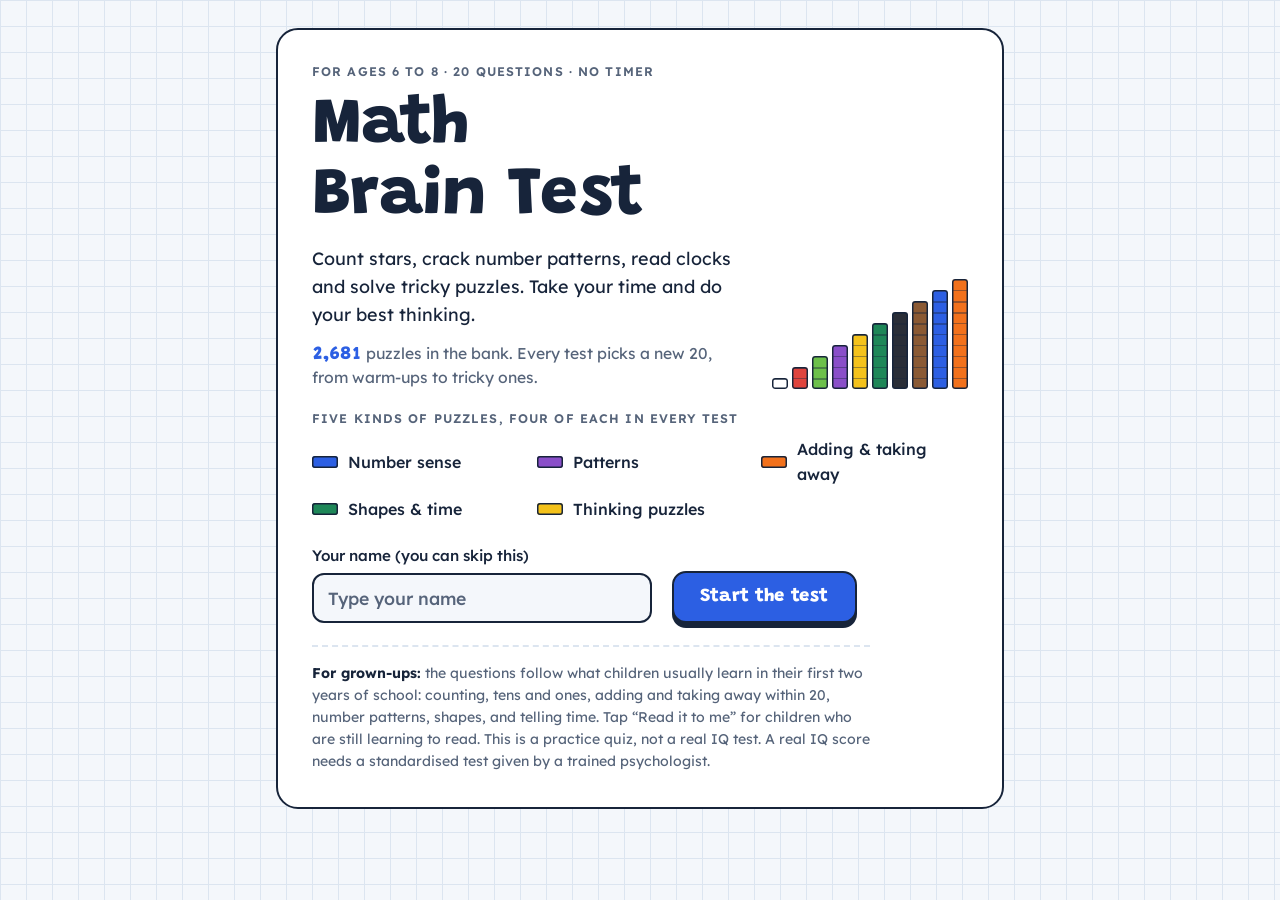
==== index.html @ 4d685314 "Math Brain Test: kids' math puzzle game with a 2,681-question bank Static HTML/CSS/JS game for ages " ====
<!doctype html>
<html lang="en">
<head>
<meta charset="utf-8">
<meta name="viewport" content="width=device-width, initial-scale=1, viewport-fit=cover">
<title>Math Brain Test</title>
<meta name="claude:viewport-fit-sides" content="cover">
<meta name="description" content="A math puzzle game for 6 to 8 year olds. Every test picks 20 new questions from a bank of thousands.">
<link rel="icon" href="data:image/svg+xml,%3Csvg xmlns='http://www.w3.org/2000/svg' viewBox='0 0 32 32'%3E%3Crect x='2' y='20' width='8' height='10' rx='1' fill='%23E0443E'/%3E%3Crect x='12' y='12' width='8' height='18' rx='1' fill='%23F4C21B'/%3E%3Crect x='22' y='4' width='8' height='26' rx='1' fill='%232C5FE3'/%3E%3C/svg%3E">
<link rel="preconnect" href="https://fonts.googleapis.com">
<link rel="preconnect" href="https://fonts.gstatic.com" crossorigin>
<link rel="stylesheet" href="https://fonts.googleapis.com/css2?family=Grandstander:wght@600;800&family=Lexend:wght@400;500;600;700&display=swap">
<link rel="stylesheet" href="css/style.css">
</head>
<body>
<main class="wrap">
  <section id="start" class="sheet" aria-labelledby="start-title">
    <div class="hero">
      <div class="hero-text">
        <p class="eyebrow">For ages 6 to 8 · 20 questions · no timer</p>
        <h1 id="start-title">Math Brain Test</h1>
        <p class="lead">Count stars, crack number patterns, read clocks and solve tricky puzzles. Take your time and do your best thinking.</p>
        <p class="bank"><b id="bank-count">2,681</b> puzzles in the bank. Every test picks a new 20, from warm-ups to tricky ones.</p>
      </div>
      <div class="stairs" aria-hidden="true">
        <i style="--n:1;--c:var(--rod-white)"></i><i style="--n:2;--c:var(--rod-red)"></i>
        <i style="--n:3;--c:var(--rod-lgreen)"></i><i style="--n:4;--c:var(--rod-purple)"></i>
        <i style="--n:5;--c:var(--rod-yellow)"></i><i style="--n:6;--c:var(--rod-dgreen)"></i>
        <i style="--n:7;--c:var(--rod-black)"></i><i style="--n:8;--c:var(--rod-brown)"></i>
        <i style="--n:9;--c:var(--rod-blue)"></i><i style="--n:10;--c:var(--rod-orange)"></i>
      </div>
    </div>

    <div class="skills-wrap">
      <p class="eyebrow">Five kinds of puzzles, four of each in every test</p>
      <ul id="skill-list" class="skills"></ul>
    </div>

    <form id="start-form" class="start-row">
      <div class="field">
        <label for="kid-name">Your name (you can skip this)</label>
        <input id="kid-name" name="kid-name" autocomplete="off" maxlength="24" placeholder="Type your name">
      </div>
      <button class="btn" type="submit">Start the test</button>
    </form>

    <p class="note"><b>For grown-ups:</b> the questions follow what children usually learn in their first two years of school: counting, tens and ones, adding and taking away within 20, number patterns, shapes, and telling time. Tap “Read it to me” for children who are still learning to read. This is a practice quiz, not a real IQ test. A real IQ score needs a standardised test given by a trained psychologist.</p>
  </section>

  <section id="quiz" class="sheet" hidden aria-label="Question">
    <div class="qhead">
      <div class="qmeta">
        <span id="qcount" class="qcount"></span>
        <span id="qtag" class="tag"></span>
      </div>
      <button id="speak" class="speak" type="button" hidden>
        <svg viewBox="0 0 24 24" width="18" height="18" aria-hidden="true" fill="none" stroke="currentColor" stroke-width="2" stroke-linecap="round" stroke-linejoin="round"><path d="M4 9v6h4l5 4V5L8 9H4z"/><path d="M16.5 8.5a5 5 0 0 1 0 7"/><path d="M19 6a8.5 8.5 0 0 1 0 12"/></svg>
        Read it to me
      </button>
    </div>
    <div id="rods" class="rods" aria-hidden="true"></div>
    <p id="prompt" class="prompt" tabindex="-1"></p>
    <div id="visual" class="visual"></div>
    <div id="opts" class="opts" role="group" aria-labelledby="prompt"></div>
    <div id="feedback" class="feedback" hidden>
      <p id="fb-text"></p>
      <button id="next" class="btn" type="button">Next question</button>
    </div>
    <span id="live" class="sr" aria-live="polite"></span>
  </section>

  <section id="result" class="sheet" hidden aria-labelledby="r-title">
    <div class="r-words">
      <h2 id="r-title">Well done!</h2>
      <p id="r-msg" class="lead"></p>
    </div>
    <div class="result-top">
      <div>
        <p class="eyebrow">Your score</p>
        <p id="r-score" class="score"></p>
      </div>
      <div class="r-side">
        <div id="r-stars" class="stars" role="img"></div>
        <p id="r-level" class="level"></p>
        <p id="r-time" class="meta"></p>
      </div>
    </div>
    <div class="breakdown-wrap">
      <p class="eyebrow">Skill by skill</p>
      <div id="r-skills" class="breakdown"></div>
    </div>
    <div id="r-practice" class="practice"></div>
    <details>
      <summary>See every question and answer</summary>
      <ol id="r-review" class="review"></ol>
    </details>
    <div class="actions">
      <button id="again" class="btn" type="button">New test, new puzzles</button>
    </div>
    <p class="note"><b>For grown-ups:</b> the score shows which skills are solid and which need more practice. It is not an IQ score.</p>
  </section>
</main>
<canvas id="confetti" hidden></canvas>

<script src="js/core.js"></script>
<script src="js/draw.js"></script>
<script src="js/bank-numbers.js"></script>
<script src="js/bank-patterns.js"></script>
<script src="js/bank-sums.js"></script>
<script src="js/bank-shapes.js"></script>
<script src="js/bank-logic.js"></script>
<script src="js/pool.js"></script>
<script src="js/app.js"></script>
</body>
</html>
---- css/style.css ----
/* Math Brain Test
   Layout: one column on graph paper. A question sheet on top, chunky press-able answer blocks below.
   Colours are borrowed from counting rods (1 white, 2 red, 3 light green ... 10 orange). */
:root{
  --paper:#F4F7FB; --grid:#DCE5F0; --card:#FFFFFF; --ink:#17243A; --ink-soft:#56647A; --edge:#17243A;
  --accent:#2C5FE3; --accent-ink:#FFFFFF;
  --rod-white:#FFFFFF; --rod-red:#E0443E; --rod-lgreen:#6CC04A; --rod-purple:#8A4FC9; --rod-yellow:#F4C21B;
  --rod-dgreen:#1E8758; --rod-black:#2A2E37; --rod-brown:#8B5A34; --rod-blue:#2C5FE3; --rod-orange:#F2711C;
  --good:#13804C; --good-bg:#DCF2E5; --bad:#BF342D; --bad-bg:#FAE2DF;
  --font-display:"Grandstander","Chalkboard SE","Comic Sans MS",system-ui,sans-serif;
  --font-body:"Lexend",system-ui,-apple-system,"Segoe UI",Roboto,sans-serif;
  --radius:14px;
}
@media (prefers-color-scheme: dark){
  :root:not([data-theme="light"]){
    --paper:#0F1722; --grid:#1A2535; --card:#172232; --ink:#E8EEF6; --ink-soft:#9CA9BC; --edge:#51647F;
    --accent:#7096FF; --accent-ink:#0B1220;
    --rod-white:#E3E9F2; --rod-red:#EE6A62; --rod-lgreen:#83D063; --rod-purple:#A97BE2; --rod-yellow:#F4C93A;
    --rod-dgreen:#36B07B; --rod-black:#3D4452; --rod-brown:#A87148; --rod-blue:#5D86F4; --rod-orange:#F58A40;
    --good:#4FCB8C; --good-bg:#11372A; --bad:#F2817A; --bad-bg:#3D1E1C;
    color-scheme:dark;
  }
}
:root[data-theme="dark"]{
  --paper:#0F1722; --grid:#1A2535; --card:#172232; --ink:#E8EEF6; --ink-soft:#9CA9BC; --edge:#51647F;
  --accent:#7096FF; --accent-ink:#0B1220;
  --rod-white:#E3E9F2; --rod-red:#EE6A62; --rod-lgreen:#83D063; --rod-purple:#A97BE2; --rod-yellow:#F4C93A;
  --rod-dgreen:#36B07B; --rod-black:#3D4452; --rod-brown:#A87148; --rod-blue:#5D86F4; --rod-orange:#F58A40;
  --good:#4FCB8C; --good-bg:#11372A; --bad:#F2817A; --bad-bg:#3D1E1C;
  color-scheme:dark;
}

/* Base */
*,*::before,*::after{box-sizing:border-box}
:root{padding-top:env(safe-area-inset-top,0px); padding-bottom:env(safe-area-inset-bottom,0px); -webkit-text-size-adjust:100%}
[hidden]{display:none!important}
body{
  margin:0;
  background-color:var(--paper);
  background-image:linear-gradient(var(--grid) 1px,transparent 1px),linear-gradient(90deg,var(--grid) 1px,transparent 1px);
  background-size:26px 26px;
  color:var(--ink); font:400 16px/1.55 var(--font-body); -webkit-font-smoothing:antialiased;
}
.wrap{
  max-width:760px; margin:0 auto; display:grid; gap:20px;
  padding-block:28px 56px;
  padding-left:max(16px,env(safe-area-inset-left,0px));
  padding-right:max(16px,env(safe-area-inset-right,0px));
}
.sheet{background:var(--card); border:2px solid var(--edge); border-radius:22px; padding:clamp(18px,4.5vw,34px); display:grid; gap:22px; min-width:0}
h1,h2{font-family:var(--font-display); font-weight:800; line-height:1.05; margin:0; text-wrap:balance}
h1{font-size:clamp(2.6rem,10vw,4.2rem); letter-spacing:-.01em}
h2{font-size:clamp(1.8rem,6vw,2.5rem)}
p{margin:0}
.eyebrow{font:600 .78rem/1.3 var(--font-body); letter-spacing:.09em; text-transform:uppercase; color:var(--ink-soft)}
.lead{font-size:1.12rem; max-width:34em}
.note{font-size:.88rem; color:var(--ink-soft); border-top:2px dashed var(--grid); padding-top:16px; max-width:62ch}
.note b{color:var(--ink)}
.sr{position:absolute; width:1px; height:1px; overflow:hidden; clip:rect(0 0 0 0); white-space:nowrap}

/* Buttons */
.btn{
  font:800 1.15rem/1 var(--font-display); letter-spacing:.01em;
  background:var(--accent); color:var(--accent-ink);
  border:2px solid var(--edge); border-radius:var(--radius);
  padding:15px 26px; box-shadow:0 5px 0 var(--edge); cursor:pointer;
  transition:transform .08s, box-shadow .08s;
}
.btn:active{transform:translateY(4px); box-shadow:0 1px 0 var(--edge)}
.btn:focus-visible,.opt:focus-visible,.speak:focus-visible,summary:focus-visible,input:focus-visible{outline:3px solid var(--accent); outline-offset:3px}

/* Start screen */
.hero{display:grid; grid-template-columns:minmax(0,1fr) auto; gap:20px 28px; align-items:end}
.hero-text{display:grid; gap:12px; min-width:0}
.bank{font-size:.98rem; color:var(--ink-soft); max-width:34em}
.bank b{font:800 1.15rem/1 var(--font-display); color:var(--accent); font-variant-numeric:tabular-nums}
.stairs{display:flex; align-items:flex-end; gap:4px; height:110px}
.stairs i{
  display:block; width:16px; height:calc(var(--n) * 11px); border-radius:3px;
  background-color:var(--c);
  background-image:repeating-linear-gradient(to top, transparent 0 9.5px, color-mix(in srgb, var(--edge) 40%, transparent) 9.5px 11px);
  box-shadow:inset 0 0 0 1.5px var(--edge);
  transform-origin:bottom; animation:grow .5s cubic-bezier(.3,1.4,.5,1) both; animation-delay:calc(var(--n) * 45ms);
}
@keyframes grow{from{transform:scaleY(.15)}to{transform:none}}
.skills-wrap{display:grid; gap:10px}
.skills{list-style:none; margin:0; padding:0; display:grid; grid-template-columns:repeat(auto-fill,minmax(200px,1fr)); gap:10px 18px}
.skills li{display:flex; align-items:center; gap:10px; font-weight:500}
.swatch{flex:none; width:26px; height:12px; border-radius:3px; background:var(--c); box-shadow:inset 0 0 0 1.5px var(--edge)}
.start-row{display:flex; flex-wrap:wrap; align-items:flex-end; gap:16px 20px}
.field{display:grid; gap:6px; flex:1 1 240px; max-width:340px}
.field label{font-weight:500; font-size:.95rem}
.field input{
  font:500 1.1rem var(--font-body); padding:12px 14px; width:100%;
  border:2px solid var(--edge); border-radius:12px; background:var(--paper); color:var(--ink);
}
.field input::placeholder{color:var(--ink-soft)}

/* Quiz screen */
.qhead{display:flex; flex-wrap:wrap; align-items:center; justify-content:space-between; gap:10px 14px}
.qmeta{display:flex; flex-wrap:wrap; align-items:center; gap:6px 14px}
.qcount{font:800 1.05rem/1 var(--font-display)}
.tag{display:inline-flex; align-items:center; gap:8px; font-size:.86rem; color:var(--ink-soft)}
.speak{
  display:inline-flex; align-items:center; gap:7px; cursor:pointer;
  font:500 .9rem var(--font-body); color:var(--ink); background:var(--card);
  border:2px solid var(--edge); border-radius:999px; padding:6px 13px 6px 11px;
}
.speak:hover{background:color-mix(in srgb, var(--accent) 10%, var(--card))}
.rods{display:grid; grid-template-columns:repeat(20,minmax(0,1fr)); gap:3px}
.rod{height:12px; border-radius:3px; box-shadow:inset 0 0 0 1.5px var(--edge); opacity:.35}
.rod.done{background:var(--c); opacity:1}
.rod.now{opacity:1; box-shadow:inset 0 0 0 1.5px var(--edge), 0 0 0 2px var(--accent)}
.prompt{font:600 clamp(1.3rem,4.4vw,1.7rem)/1.3 var(--font-body); max-width:30em; outline:none}
.visual{display:flex; justify-content:center; min-width:0}
.visual svg{max-width:100%; height:auto; display:block}
.opts{display:grid; grid-template-columns:repeat(2,minmax(0,1fr)); gap:16px 14px; padding-bottom:5px}
.opt{
  position:relative; display:flex; align-items:center; justify-content:center; gap:10px;
  min-height:86px; padding:14px 12px; cursor:pointer;
  font:600 clamp(1.45rem,5vw,1.9rem)/1.15 var(--font-body); font-variant-numeric:tabular-nums;
  color:var(--ink); background:var(--card);
  border:2px solid var(--edge); border-radius:var(--radius); box-shadow:0 5px 0 var(--edge);
  transition:transform .08s, box-shadow .08s, background-color .15s;
}
.opt.long{font-size:clamp(1.05rem,3.6vw,1.25rem)}
.opt:hover:not([disabled]){background:color-mix(in srgb, var(--accent) 9%, var(--card))}
.opt:active:not([disabled]){transform:translateY(4px); box-shadow:0 1px 0 var(--edge)}
.opt[disabled]{cursor:default}
.opt[disabled]:not(.is-right):not(.is-wrong){opacity:.5}
.opt.is-right{background:var(--good-bg); border-color:var(--good); box-shadow:0 5px 0 var(--good); color:var(--good)}
.opt.is-wrong{background:var(--bad-bg); border-color:var(--bad); box-shadow:0 5px 0 var(--bad); color:var(--bad)}
.opt.pop{animation:pop .38s ease-out}
.opt svg{display:block}
@keyframes pop{0%{transform:scale(1)}40%{transform:scale(1.07)}100%{transform:scale(1)}}
.key{position:absolute; top:6px; left:9px; font:600 .72rem/1 var(--font-body); color:var(--ink-soft)}
@media (hover:none){.key{display:none}}
.frac{display:inline-grid; justify-items:center; line-height:1; font-variant-numeric:tabular-nums}
.frac span:first-child{border-bottom:3px solid currentColor; padding:0 .25em .1em; margin-bottom:.1em}
.feedback{display:flex; flex-wrap:wrap; align-items:center; justify-content:space-between; gap:14px 18px; padding:16px 18px; border-radius:var(--radius)}
.feedback p{flex:1 1 260px; min-width:0; font-size:1.05rem}
.feedback.good{background:var(--good-bg)}
.feedback.good strong{color:var(--good); font:800 1.3rem var(--font-display)}
.feedback.bad{background:var(--bad-bg)}
.feedback.bad strong{color:var(--bad)}

/* Pictures inside questions */
.seq{display:flex; flex-wrap:wrap; justify-content:center; gap:clamp(6px,2vw,10px)}
.chip{
  width:clamp(44px,12vw,62px); height:clamp(44px,12vw,62px); display:grid; place-items:center;
  font:700 clamp(1.15rem,4.5vw,1.5rem)/1 var(--font-body); font-variant-numeric:tabular-nums;
  border:2px solid var(--edge); border-radius:12px; background:var(--card);
}
.chip svg{width:72%; height:auto}
.chip.q{border-style:dashed; border-color:var(--accent); color:var(--accent); font-family:var(--font-display); font-weight:800}
.eq{display:flex; flex-wrap:wrap; justify-content:center; align-items:center; gap:.3em; font:800 clamp(2.4rem,10vw,3.6rem)/1 var(--font-display)}
.eq .box{display:inline-grid; place-items:center; width:1.15em; height:1.15em; border:3px dashed var(--accent); border-radius:10px; color:var(--accent)}
.f-yellow{fill:var(--rod-yellow)} .f-orange{fill:var(--rod-orange)} .f-blue{fill:var(--rod-blue)}
.f-green{fill:var(--rod-dgreen)} .f-lgreen{fill:var(--rod-lgreen)} .f-purple{fill:var(--rod-purple)}
.f-red{fill:var(--rod-red)} .f-unit{fill:var(--rod-white)} .f-card{fill:var(--card)}
.f-ink{fill:var(--ink)} .f-soft{fill:var(--ink-soft)}
.s-ink{stroke:var(--ink); stroke-width:2.5; stroke-linejoin:round; stroke-linecap:round}
.s-ink.thin{stroke-width:1.5}
.s-ink.thick{stroke-width:4}
.string{stroke:var(--ink-soft); stroke-width:2}
.face{fill:var(--card); stroke:var(--ink); stroke-width:5}
.tick{stroke:var(--ink); stroke-width:1.5}
.tick.big{stroke-width:3.5}
.hand-h{stroke:var(--ink); stroke-width:9; stroke-linecap:round}
.hand-m{stroke:var(--rod-red); stroke-width:5; stroke-linecap:round}
.clocknum{font:600 17px var(--font-body); fill:var(--ink)}
.svg-label{font:600 15px var(--font-body); fill:var(--ink-soft)}

/* Result screen */
.result-top{display:grid; grid-template-columns:auto minmax(0,1fr); gap:14px 32px; align-items:center}
.score{display:flex; align-items:baseline; gap:8px; font:800 clamp(3.6rem,16vw,5.6rem)/1 var(--font-display); font-variant-numeric:tabular-nums}
.score small{font-size:.36em; color:var(--ink-soft)}
.r-side{display:grid; gap:8px}
.stars{display:flex; gap:6px}
.stars svg{width:clamp(34px,9vw,46px); height:auto}
.stars polygon{fill:transparent; stroke:var(--edge); stroke-width:2.5; stroke-linejoin:round}
.stars .on polygon{fill:var(--rod-yellow); stroke:var(--ink)}
.stars .on{animation:starIn .45s cubic-bezier(.3,1.5,.5,1) both; animation-delay:var(--d)}
@keyframes starIn{from{transform:scale(.4) rotate(-20deg)}to{transform:none}}
.level{font:800 1.45rem/1.1 var(--font-display); color:var(--accent)}
.r-words{display:grid; gap:10px}
.meta{font-size:.9rem; color:var(--ink-soft)}
.breakdown-wrap{display:grid; gap:12px}
.breakdown{display:grid; gap:12px}
.brow{display:grid; grid-template-columns:minmax(0,1fr) auto; gap:12px; align-items:center; padding-bottom:12px; border-bottom:1.5px solid var(--grid)}
.brow b{display:block; font-weight:600}
.brow span{font-size:.85rem; color:var(--ink-soft)}
.cells{display:flex; gap:5px}
.cell{width:clamp(22px,7vw,32px); height:20px; border-radius:4px; box-shadow:inset 0 0 0 1.5px var(--edge)}
.cell.on{background:var(--c)}
.practice{display:grid; gap:6px; padding:16px 18px; border-radius:var(--radius); background:color-mix(in srgb, var(--accent) 9%, var(--card))}
.practice p:last-child{max-width:60ch}
details summary{cursor:pointer; font-weight:600; padding:4px 0}
.review{list-style:none; margin:10px 0 0; padding:0; display:grid}
.review li{display:grid; grid-template-columns:2.2em minmax(0,1fr) auto; gap:10px; align-items:start; padding:10px 0; border-top:1.5px solid var(--grid)}
.review .n{font:800 .95rem/1.6 var(--font-display); color:var(--ink-soft); font-variant-numeric:tabular-nums}
.review .rq{font-weight:500}
.review .ra{font-size:.9rem; color:var(--ink-soft)}
.review .ra b{color:var(--ink)}
.mark{font-size:1.2rem; font-weight:700; line-height:1.3}
.mark.ok{color:var(--good)} .mark.no{color:var(--bad)}
.actions{display:flex; flex-wrap:wrap; gap:12px}
#confetti{position:fixed; inset:0; width:100%; height:100%; pointer-events:none; z-index:20}

@media (max-width:560px){
  .hero{grid-template-columns:minmax(0,1fr)}
  .result-top{grid-template-columns:minmax(0,1fr)}
  .opts{gap:14px 10px}
}
@media (prefers-reduced-motion: reduce){
  *,*::before,*::after{animation:none!important; transition:none!important; scroll-behavior:auto!important}
}
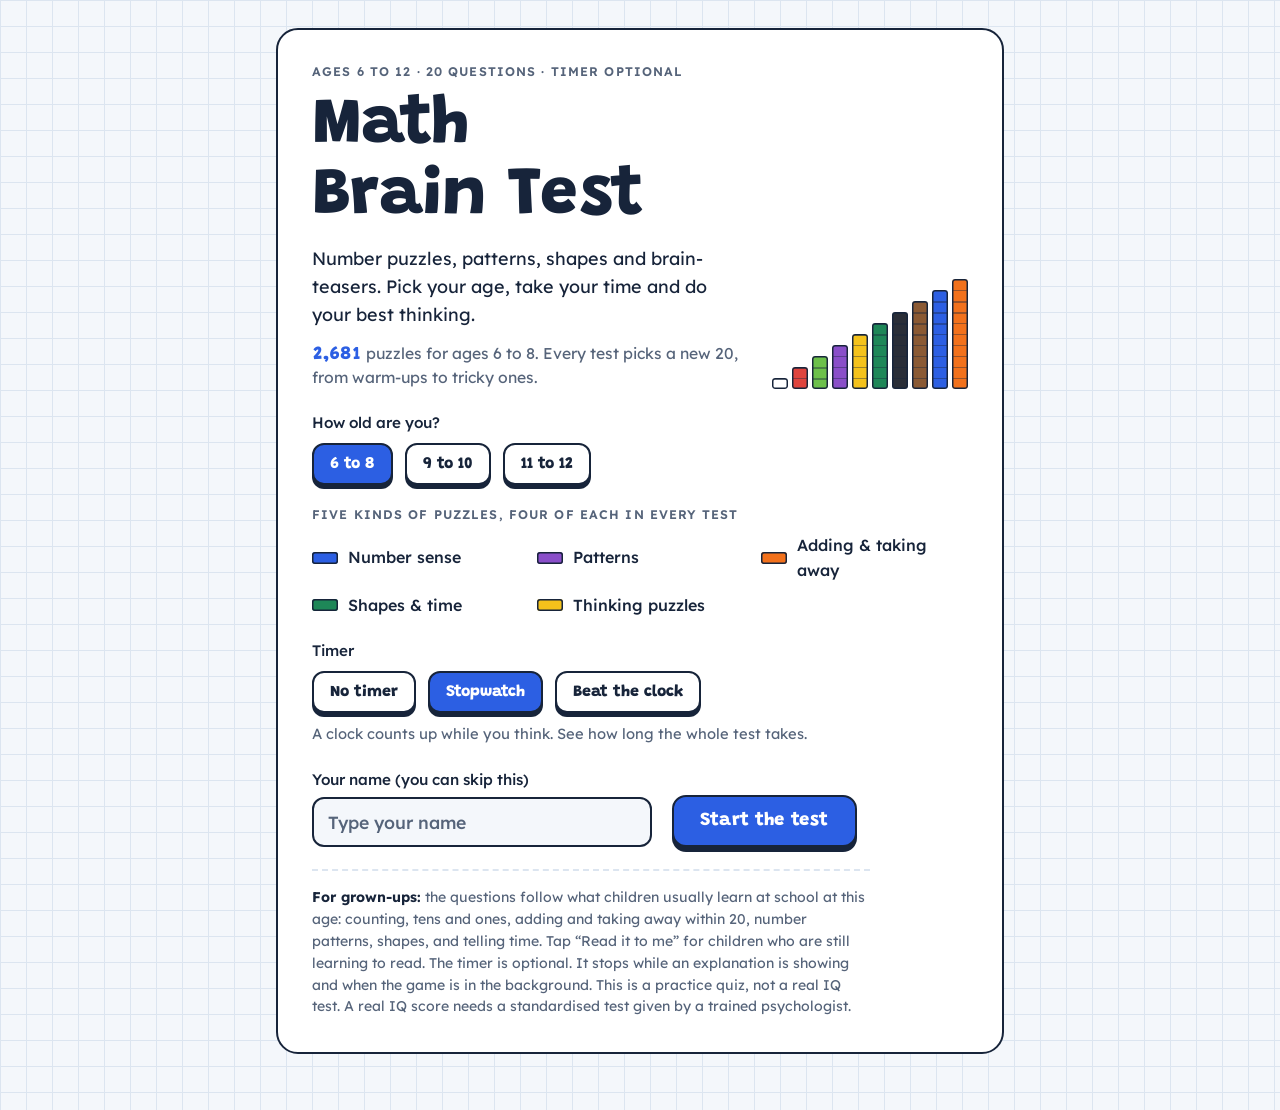
==== commit 6b56259d: "Add age groups 9-10 and 11-12, and an optional timer - Start screen: pick the age (6-8, 9-10, 11-12)" ====
--- a/index.html
+++ b/index.html
@@ -5,7 +5,20 @@
 <meta name="viewport" content="width=device-width, initial-scale=1, viewport-fit=cover">
 <title>Math Brain Test</title>
 <meta name="claude:viewport-fit-sides" content="cover">
-<meta name="description" content="A math puzzle game for 6 to 8 year olds. Every test picks 20 new questions from a bank of thousands.">
+<meta name="description" content="A math puzzle game for 6 to 12 year olds, in three age groups. Every test picks 20 new questions from a bank of thousands.">
+<!-- Link preview on Facebook, Messenger, WhatsApp, X... Picture source: tools/share-card.html -->
+<link rel="canonical" href="https://kikulik.github.io/math-brain-test/">
+<meta property="og:type" content="website">
+<meta property="og:url" content="https://kikulik.github.io/math-brain-test/">
+<meta property="og:site_name" content="Math Brain Test">
+<meta property="og:title" content="Math Brain Test: math puzzles for ages 6 to 12">
+<meta property="og:description" content="8,232 puzzles in three age groups (6–8, 9–10, 11–12): counting, times tables, fractions, percentages, algebra, geometry and brain-teasers. Every test picks a new 20. Free, no ads, no sign-up.">
+<meta property="og:image" content="https://kikulik.github.io/math-brain-test/img/share.png">
+<meta property="og:image:type" content="image/png">
+<meta property="og:image:width" content="1200">
+<meta property="og:image:height" content="630">
+<meta property="og:image:alt" content="Math Brain Test: a staircase of coloured counting rods next to sample puzzles like 7 + 5 = ? and 2x + 3 = 15">
+<meta name="twitter:card" content="summary_large_image">
 <link rel="icon" href="data:image/svg+xml,%3Csvg xmlns='http://www.w3.org/2000/svg' viewBox='0 0 32 32'%3E%3Crect x='2' y='20' width='8' height='10' rx='1' fill='%23E0443E'/%3E%3Crect x='12' y='12' width='8' height='18' rx='1' fill='%23F4C21B'/%3E%3Crect x='22' y='4' width='8' height='26' rx='1' fill='%232C5FE3'/%3E%3C/svg%3E">
 <link rel="preconnect" href="https://fonts.googleapis.com">
 <link rel="preconnect" href="https://fonts.gstatic.com" crossorigin>
@@ -17,10 +30,10 @@
   <section id="start" class="sheet" aria-labelledby="start-title">
     <div class="hero">
       <div class="hero-text">
-        <p class="eyebrow">For ages 6 to 8 · 20 questions · no timer</p>
+        <p class="eyebrow">Ages 6 to 12 · 20 questions · timer optional</p>
         <h1 id="start-title">Math Brain Test</h1>
-        <p class="lead">Count stars, crack number patterns, read clocks and solve tricky puzzles. Take your time and do your best thinking.</p>
-        <p class="bank"><b id="bank-count">2,681</b> puzzles in the bank. Every test picks a new 20, from warm-ups to tricky ones.</p>
+        <p class="lead">Number puzzles, patterns, shapes and brain-teasers. Pick your age, take your time and do your best thinking.</p>
+        <p class="bank"><b id="bank-count">2,681</b> puzzles for ages <span id="age-name">6 to 8</span>. Every test picks a new 20, from warm-ups to tricky ones.</p>
       </div>
       <div class="stairs" aria-hidden="true">
         <i style="--n:1;--c:var(--rod-white)"></i><i style="--n:2;--c:var(--rod-red)"></i>
@@ -31,20 +44,32 @@
       </div>
     </div>
 
+    <fieldset class="pick">
+      <legend>How old are you?</legend>
+      <div id="age-modes" class="seg seg-big"></div>
+    </fieldset>
+
     <div class="skills-wrap">
       <p class="eyebrow">Five kinds of puzzles, four of each in every test</p>
       <ul id="skill-list" class="skills"></ul>
     </div>
 
-    <form id="start-form" class="start-row">
-      <div class="field">
-        <label for="kid-name">Your name (you can skip this)</label>
-        <input id="kid-name" name="kid-name" autocomplete="off" maxlength="24" placeholder="Type your name">
+    <form id="start-form" class="start-form">
+      <fieldset class="pick">
+        <legend>Timer</legend>
+        <div id="timer-modes" class="seg"></div>
+        <p id="timer-hint" class="hint"></p>
+      </fieldset>
+      <div class="start-row">
+        <div class="field">
+          <label for="kid-name">Your name (you can skip this)</label>
+          <input id="kid-name" name="kid-name" autocomplete="off" maxlength="24" placeholder="Type your name">
+        </div>
+        <button class="btn" type="submit">Start the test</button>
       </div>
-      <button class="btn" type="submit">Start the test</button>
     </form>
 
-    <p class="note"><b>For grown-ups:</b> the questions follow what children usually learn in their first two years of school: counting, tens and ones, adding and taking away within 20, number patterns, shapes, and telling time. Tap “Read it to me” for children who are still learning to read. This is a practice quiz, not a real IQ test. A real IQ score needs a standardised test given by a trained psychologist.</p>
+    <p class="note"><b>For grown-ups:</b> the questions follow what children usually learn at school at this age: <span id="age-note">counting, tens and ones, adding and taking away within 20, number patterns, shapes, and telling time</span>. Tap “Read it to me” for children who are still learning to read. The timer is optional. It stops while an explanation is showing and when the game is in the background. This is a practice quiz, not a real IQ test. A real IQ score needs a standardised test given by a trained psychologist.</p>
   </section>
 
   <section id="quiz" class="sheet" hidden aria-label="Question">
@@ -53,12 +78,19 @@
         <span id="qcount" class="qcount"></span>
         <span id="qtag" class="tag"></span>
       </div>
-      <button id="speak" class="speak" type="button" hidden>
-        <svg viewBox="0 0 24 24" width="18" height="18" aria-hidden="true" fill="none" stroke="currentColor" stroke-width="2" stroke-linecap="round" stroke-linejoin="round"><path d="M4 9v6h4l5 4V5L8 9H4z"/><path d="M16.5 8.5a5 5 0 0 1 0 7"/><path d="M19 6a8.5 8.5 0 0 1 0 12"/></svg>
-        Read it to me
-      </button>
+      <div class="qtools">
+        <span id="timer" class="timer" role="timer" hidden>
+          <svg viewBox="0 0 24 24" width="18" height="18" aria-hidden="true" fill="none" stroke="currentColor" stroke-width="2.2" stroke-linecap="round" stroke-linejoin="round"><circle cx="12" cy="13.5" r="8"/><path d="M12 9.5v4l2.5 2.5M9.5 2.5h5"/></svg>
+          <b id="timer-text">0:00</b>
+        </span>
+        <button id="speak" class="speak" type="button" hidden>
+          <svg viewBox="0 0 24 24" width="18" height="18" aria-hidden="true" fill="none" stroke="currentColor" stroke-width="2" stroke-linecap="round" stroke-linejoin="round"><path d="M4 9v6h4l5 4V5L8 9H4z"/><path d="M16.5 8.5a5 5 0 0 1 0 7"/><path d="M19 6a8.5 8.5 0 0 1 0 12"/></svg>
+          Read it to me
+        </button>
+      </div>
     </div>
     <div id="rods" class="rods" aria-hidden="true"></div>
+    <div id="tbar" class="tbar" aria-hidden="true" hidden><i></i></div>
     <p id="prompt" class="prompt" tabindex="-1"></p>
     <div id="visual" class="visual"></div>
     <div id="opts" class="opts" role="group" aria-labelledby="prompt"></div>
@@ -76,7 +108,7 @@
     </div>
     <div class="result-top">
       <div>
-        <p class="eyebrow">Your score</p>
+        <p class="eyebrow">Your score · ages <span id="r-age">6 to 8</span></p>
         <p id="r-score" class="score"></p>
       </div>
       <div class="r-side">
@@ -96,6 +128,7 @@
     </details>
     <div class="actions">
       <button id="again" class="btn" type="button">New test, new puzzles</button>
+      <button id="home" class="btn ghost" type="button">Change name or timer</button>
     </div>
     <p class="note"><b>For grown-ups:</b> the score shows which skills are solid and which need more practice. It is not an IQ score.</p>
   </section>
@@ -104,12 +137,26 @@
 
 <script src="js/core.js"></script>
 <script src="js/draw.js"></script>
-<script src="js/bank-numbers.js"></script>
-<script src="js/bank-patterns.js"></script>
-<script src="js/bank-sums.js"></script>
-<script src="js/bank-shapes.js"></script>
-<script src="js/bank-logic.js"></script>
+<script src="js/ages-6-8/numbers.js"></script>
+<script src="js/ages-6-8/patterns.js"></script>
+<script src="js/ages-6-8/sums.js"></script>
+<script src="js/ages-6-8/shapes.js"></script>
+<script src="js/ages-6-8/logic.js"></script>
+<script src="js/ages-9-10/draw.js"></script>
+<script src="js/ages-9-10/numbers.js"></script>
+<script src="js/ages-9-10/patterns.js"></script>
+<script src="js/ages-9-10/times.js"></script>
+<script src="js/ages-9-10/measures.js"></script>
+<script src="js/ages-9-10/logic.js"></script>
+<script src="js/ages-11-12/draw.js"></script>
+<script src="js/ages-11-12/numbers.js"></script>
+<script src="js/ages-11-12/algebra.js"></script>
+<script src="js/ages-11-12/fractions.js"></script>
+<script src="js/ages-11-12/geometry.js"></script>
+<script src="js/ages-11-12/logic.js"></script>
 <script src="js/pool.js"></script>
+<script src="js/picker.js"></script>
+<script src="js/timer.js"></script>
 <script src="js/app.js"></script>
 </body>
 </html>
--- a/css/style.css
+++ b/css/style.css
@@ -67,6 +67,7 @@
   transition:transform .08s, box-shadow .08s;
 }
 .btn:active{transform:translateY(4px); box-shadow:0 1px 0 var(--edge)}
+.btn.ghost{background:var(--card); color:var(--ink)}
 .btn:focus-visible,.opt:focus-visible,.speak:focus-visible,summary:focus-visible,input:focus-visible{outline:3px solid var(--accent); outline-offset:3px}
 
 /* Start screen */
@@ -87,7 +88,22 @@
 .skills{list-style:none; margin:0; padding:0; display:grid; grid-template-columns:repeat(auto-fill,minmax(200px,1fr)); gap:10px 18px}
 .skills li{display:flex; align-items:center; gap:10px; font-weight:500}
 .swatch{flex:none; width:26px; height:12px; border-radius:3px; background:var(--c); box-shadow:inset 0 0 0 1.5px var(--edge)}
+.start-form{display:grid; gap:22px}
 .start-row{display:flex; flex-wrap:wrap; align-items:flex-end; gap:16px 20px}
+.pick{border:0; margin:0; padding:0; display:grid; gap:10px; min-width:0}
+.pick legend{font-weight:500; font-size:.95rem; padding:0; margin-bottom:8px}
+.seg-big span{padding:14px 22px; font-size:1.25rem}
+.seg{display:flex; flex-wrap:wrap; gap:12px}
+.seg label{position:relative; cursor:pointer}
+.seg input{position:absolute; inset:0; margin:0; opacity:0; cursor:pointer; width:100%; height:100%}
+.seg span{
+  display:block; padding:11px 16px; font:800 1rem/1 var(--font-display); color:var(--ink); background:var(--card);
+  border:2px solid var(--edge); border-radius:12px; box-shadow:0 4px 0 var(--edge); transition:transform .08s, box-shadow .08s;
+}
+.seg input:checked + span{background:var(--accent); color:var(--accent-ink)}
+.seg input:focus-visible + span{outline:3px solid var(--accent); outline-offset:3px}
+.seg label:active span{transform:translateY(3px); box-shadow:0 1px 0 var(--edge)}
+.hint{font-size:.92rem; color:var(--ink-soft); max-width:46em}
 .field{display:grid; gap:6px; flex:1 1 240px; max-width:340px}
 .field label{font-weight:500; font-size:.95rem}
 .field input{
@@ -107,6 +123,15 @@
   border:2px solid var(--edge); border-radius:999px; padding:6px 13px 6px 11px;
 }
 .speak:hover{background:color-mix(in srgb, var(--accent) 10%, var(--card))}
+.qtools{display:flex; flex-wrap:wrap; align-items:center; gap:10px}
+.timer{
+  display:inline-flex; align-items:center; gap:6px; padding:6px 13px 6px 10px; border:2px solid var(--edge); border-radius:999px;
+  font:700 1.05rem/1 var(--font-body); font-variant-numeric:tabular-nums; background:var(--card); transition:background-color .2s, color .2s;
+}
+.timer.low{color:var(--bad); border-color:var(--bad); background:var(--bad-bg)}
+.tbar{height:8px; border-radius:99px; background:var(--grid); overflow:hidden; margin-top:-12px}
+.tbar i{display:block; height:100%; background:var(--accent); transform-origin:left; transition:transform .2s linear}
+.tbar.low i{background:var(--bad)}
 .rods{display:grid; grid-template-columns:repeat(20,minmax(0,1fr)); gap:3px}
 .rod{height:12px; border-radius:3px; box-shadow:inset 0 0 0 1.5px var(--edge); opacity:.35}
 .rod.done{background:var(--c); opacity:1}
@@ -152,6 +177,7 @@
   border:2px solid var(--edge); border-radius:12px; background:var(--card);
 }
 .chip svg{width:72%; height:auto}
+.seq.wide .chip{width:auto; min-width:clamp(44px,12vw,62px); padding:0 .45em}
 .chip.q{border-style:dashed; border-color:var(--accent); color:var(--accent); font-family:var(--font-display); font-weight:800}
 .eq{display:flex; flex-wrap:wrap; justify-content:center; align-items:center; gap:.3em; font:800 clamp(2.4rem,10vw,3.6rem)/1 var(--font-display)}
 .eq .box{display:inline-grid; place-items:center; width:1.15em; height:1.15em; border:3px dashed var(--accent); border-radius:10px; color:var(--accent)}
